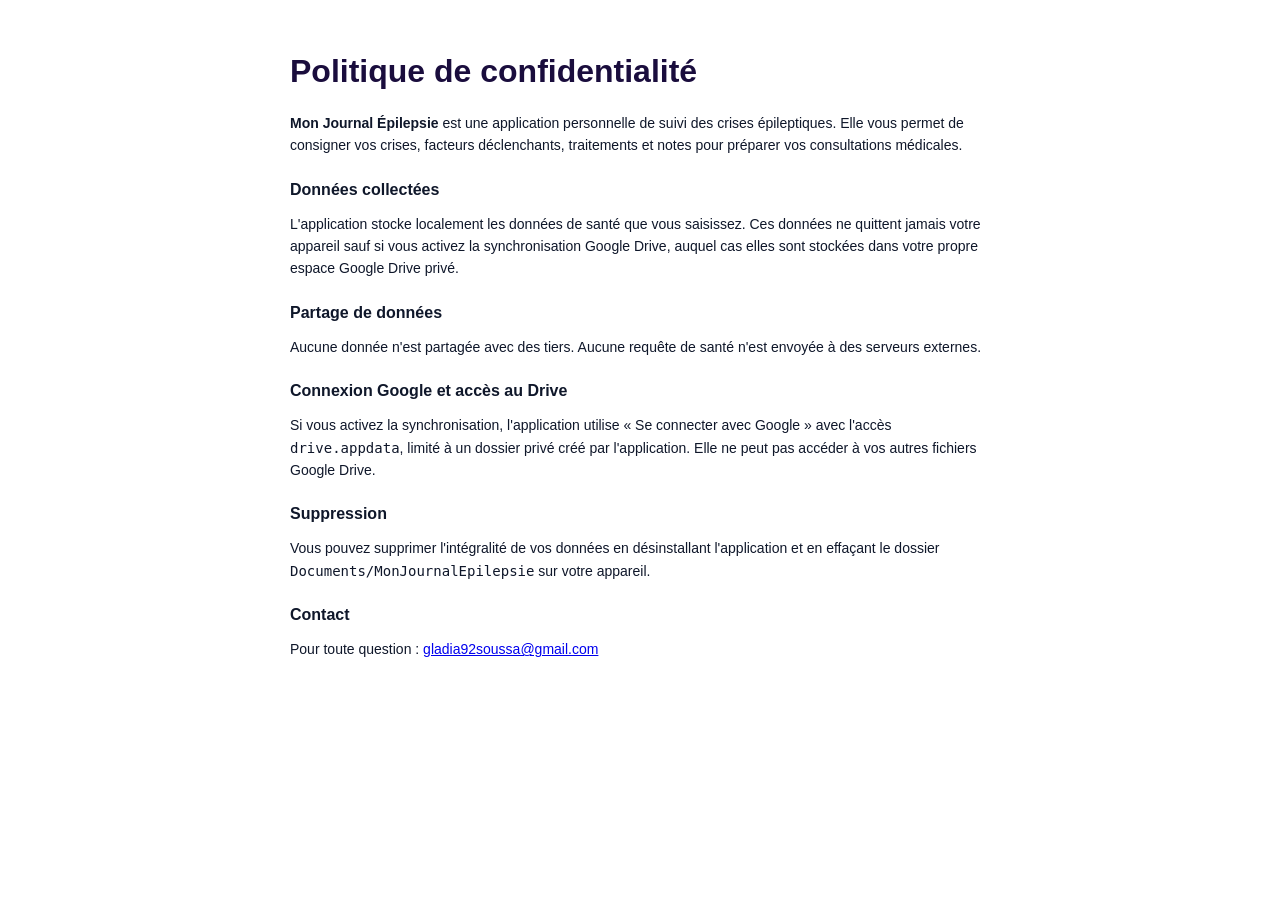
==== privacy.html @ e15eeaa9 "docs: add privacy.html to root" ====
<!doctype html>
<html lang="fr">
<head>
  <meta charset="utf-8">
  <meta name="viewport" content="width=device-width,initial-scale=1">
  <title>Politique de confidentialité — Mon Journal Épilepsie</title>
  <style>
    body { font-family: -apple-system, sans-serif; margin: 0 auto; padding: 2rem; background: #ffffff; color: #0f172a; max-width: 700px; }
    h1 { color: #1a0d3d; }
    h2 { font-size: 16px; margin-top: 24px; }
    p  { font-size: 14px; line-height: 1.6; }
  </style>
</head>
<body>
  <h1>Politique de confidentialité</h1>
  <p><strong>Mon Journal Épilepsie</strong> est une application personnelle de suivi des crises épileptiques. Elle vous permet de consigner vos crises, facteurs déclenchants, traitements et notes pour préparer vos consultations médicales.</p>

  <h2>Données collectées</h2>
  <p>L'application stocke localement les données de santé que vous saisissez. Ces données ne quittent jamais votre appareil sauf si vous activez la synchronisation Google Drive, auquel cas elles sont stockées dans votre propre espace Google Drive privé.</p>

  <h2>Partage de données</h2>
  <p>Aucune donnée n'est partagée avec des tiers. Aucune requête de santé n'est envoyée à des serveurs externes.</p>

  <h2>Connexion Google et accès au Drive</h2>
  <p>Si vous activez la synchronisation, l'application utilise « Se connecter avec Google » avec l'accès <code>drive.appdata</code>, limité à un dossier privé créé par l'application. Elle ne peut pas accéder à vos autres fichiers Google Drive.</p>

  <h2>Suppression</h2>
  <p>Vous pouvez supprimer l'intégralité de vos données en désinstallant l'application et en effaçant le dossier <code>Documents/MonJournalEpilepsie</code> sur votre appareil.</p>

  <h2>Contact</h2>
  <p>Pour toute question : <a href="mailto:gladia92soussa@gmail.com">gladia92soussa@gmail.com</a></p>
</body>
</html>
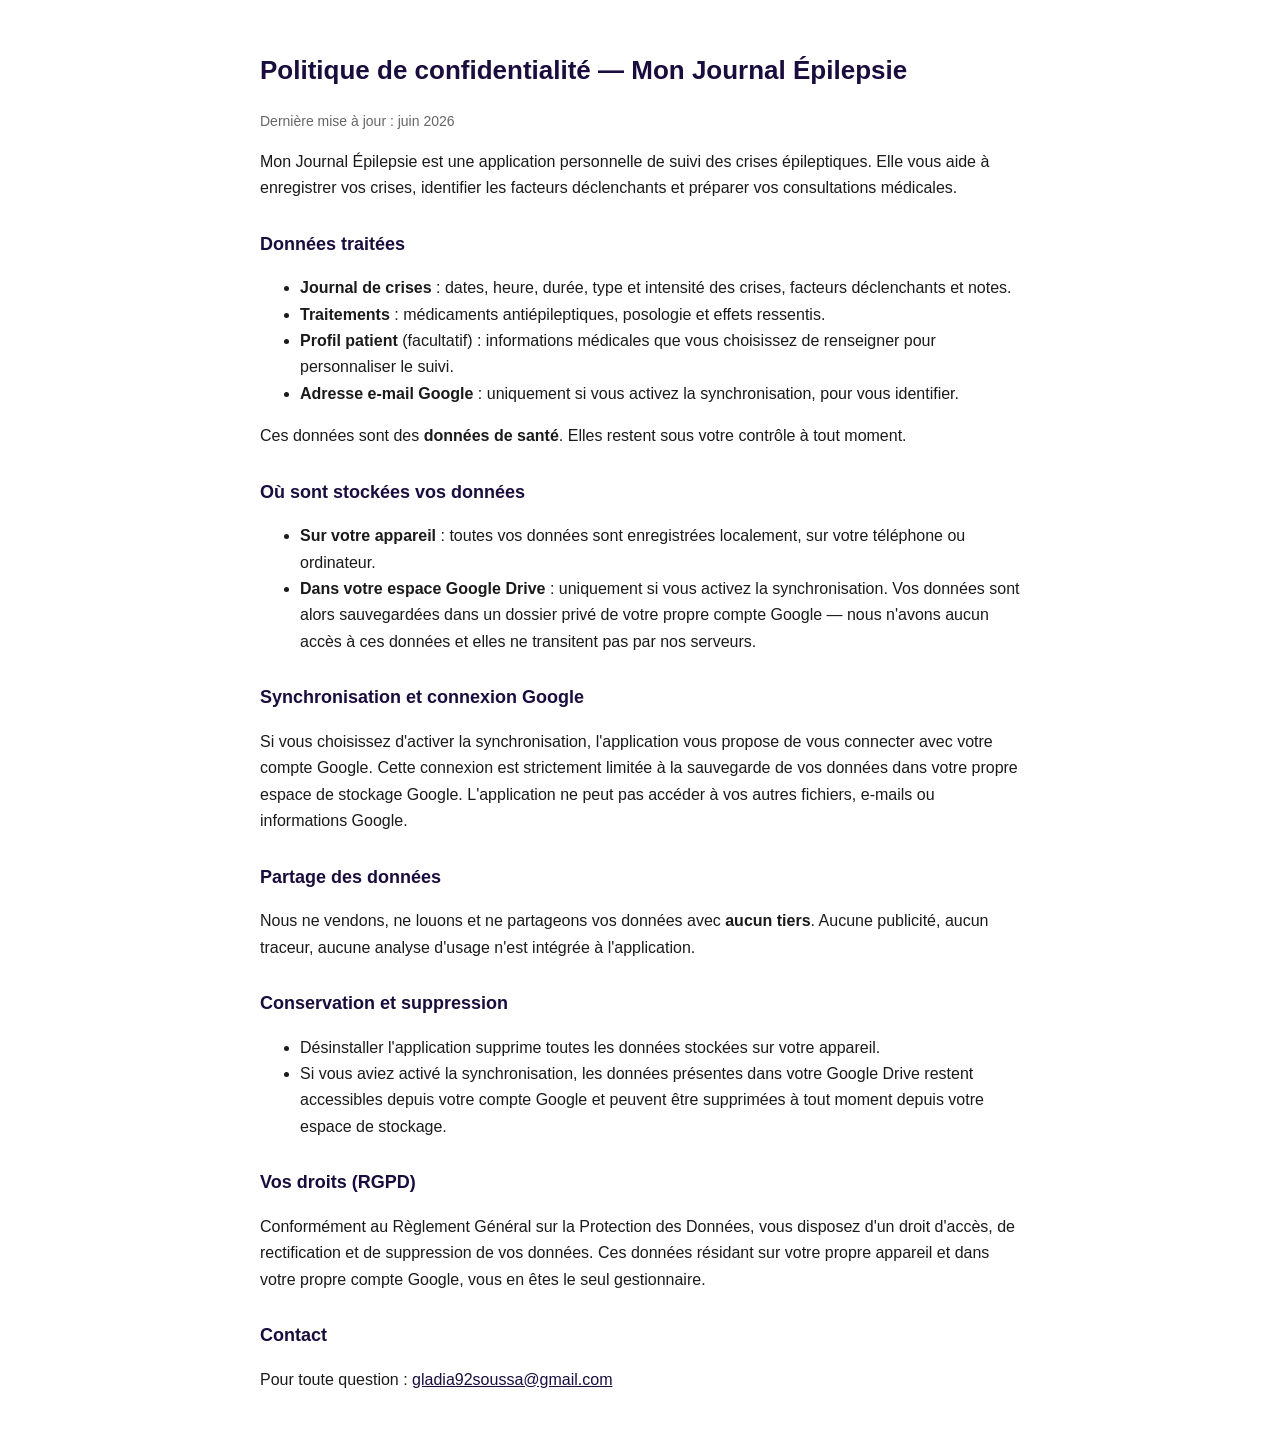
==== commit a732e230: "feat: rewrite privacy policy and add links.json Complete, user-friendly privacy page replacing the m" ====
--- a/privacy.html
+++ b/privacy.html
@@ -1,31 +1,51 @@
-<!doctype html>
+<!DOCTYPE html>
 <html lang="fr">
 <head>
   <meta charset="utf-8">
-  <meta name="viewport" content="width=device-width,initial-scale=1">
-  <title>Politique de confidentialité — Mon Journal Épilepsie</title>
+  <meta name="viewport" content="width=device-width, initial-scale=1">
+  <title>Mon Journal Épilepsie — Politique de confidentialité</title>
   <style>
-    body { font-family: -apple-system, sans-serif; margin: 0 auto; padding: 2rem; background: #ffffff; color: #0f172a; max-width: 700px; }
-    h1 { color: #1a0d3d; }
-    h2 { font-size: 16px; margin-top: 24px; }
-    p  { font-size: 14px; line-height: 1.6; }
+    body{font-family:-apple-system,BlinkMacSystemFont,"Segoe UI",Roboto,sans-serif;max-width:760px;margin:0 auto;padding:32px 20px;color:#1a1a1a;line-height:1.65}
+    h1{font-size:26px;color:#1a0d3d}h2{font-size:18px;margin-top:28px;color:#1a0d3d}
+    .muted{color:#666;font-size:14px}
+    a{color:#1a0d3d}
   </style>
 </head>
 <body>
-  <h1>Politique de confidentialité</h1>
-  <p><strong>Mon Journal Épilepsie</strong> est une application personnelle de suivi des crises épileptiques. Elle vous permet de consigner vos crises, facteurs déclenchants, traitements et notes pour préparer vos consultations médicales.</p>
+  <h1>Politique de confidentialité — Mon Journal Épilepsie</h1>
+  <p class="muted">Dernière mise à jour : juin 2026</p>
 
-  <h2>Données collectées</h2>
-  <p>L'application stocke localement les données de santé que vous saisissez. Ces données ne quittent jamais votre appareil sauf si vous activez la synchronisation Google Drive, auquel cas elles sont stockées dans votre propre espace Google Drive privé.</p>
+  <p>Mon Journal Épilepsie est une application personnelle de suivi des crises épileptiques. Elle vous aide à enregistrer vos crises, identifier les facteurs déclenchants et préparer vos consultations médicales.</p>
 
-  <h2>Partage de données</h2>
-  <p>Aucune donnée n'est partagée avec des tiers. Aucune requête de santé n'est envoyée à des serveurs externes.</p>
+  <h2>Données traitées</h2>
+  <ul>
+    <li><strong>Journal de crises</strong> : dates, heure, durée, type et intensité des crises, facteurs déclenchants et notes.</li>
+    <li><strong>Traitements</strong> : médicaments antiépileptiques, posologie et effets ressentis.</li>
+    <li><strong>Profil patient</strong> (facultatif) : informations médicales que vous choisissez de renseigner pour personnaliser le suivi.</li>
+    <li><strong>Adresse e-mail Google</strong> : uniquement si vous activez la synchronisation, pour vous identifier.</li>
+  </ul>
+  <p>Ces données sont des <strong>données de santé</strong>. Elles restent sous votre contrôle à tout moment.</p>
 
-  <h2>Connexion Google et accès au Drive</h2>
-  <p>Si vous activez la synchronisation, l'application utilise « Se connecter avec Google » avec l'accès <code>drive.appdata</code>, limité à un dossier privé créé par l'application. Elle ne peut pas accéder à vos autres fichiers Google Drive.</p>
+  <h2>Où sont stockées vos données</h2>
+  <ul>
+    <li><strong>Sur votre appareil</strong> : toutes vos données sont enregistrées localement, sur votre téléphone ou ordinateur.</li>
+    <li><strong>Dans votre espace Google Drive</strong> : uniquement si vous activez la synchronisation. Vos données sont alors sauvegardées dans un dossier privé de votre propre compte Google — nous n'avons aucun accès à ces données et elles ne transitent pas par nos serveurs.</li>
+  </ul>
 
-  <h2>Suppression</h2>
-  <p>Vous pouvez supprimer l'intégralité de vos données en désinstallant l'application et en effaçant le dossier <code>Documents/MonJournalEpilepsie</code> sur votre appareil.</p>
+  <h2>Synchronisation et connexion Google</h2>
+  <p>Si vous choisissez d'activer la synchronisation, l'application vous propose de vous connecter avec votre compte Google. Cette connexion est strictement limitée à la sauvegarde de vos données dans votre propre espace de stockage Google. L'application ne peut pas accéder à vos autres fichiers, e-mails ou informations Google.</p>
+
+  <h2>Partage des données</h2>
+  <p>Nous ne vendons, ne louons et ne partageons vos données avec <strong>aucun tiers</strong>. Aucune publicité, aucun traceur, aucune analyse d'usage n'est intégrée à l'application.</p>
+
+  <h2>Conservation et suppression</h2>
+  <ul>
+    <li>Désinstaller l'application supprime toutes les données stockées sur votre appareil.</li>
+    <li>Si vous aviez activé la synchronisation, les données présentes dans votre Google Drive restent accessibles depuis votre compte Google et peuvent être supprimées à tout moment depuis votre espace de stockage.</li>
+  </ul>
+
+  <h2>Vos droits (RGPD)</h2>
+  <p>Conformément au Règlement Général sur la Protection des Données, vous disposez d'un droit d'accès, de rectification et de suppression de vos données. Ces données résidant sur votre propre appareil et dans votre propre compte Google, vous en êtes le seul gestionnaire.</p>
 
   <h2>Contact</h2>
   <p>Pour toute question : <a href="mailto:gladia92soussa@gmail.com">gladia92soussa@gmail.com</a></p>
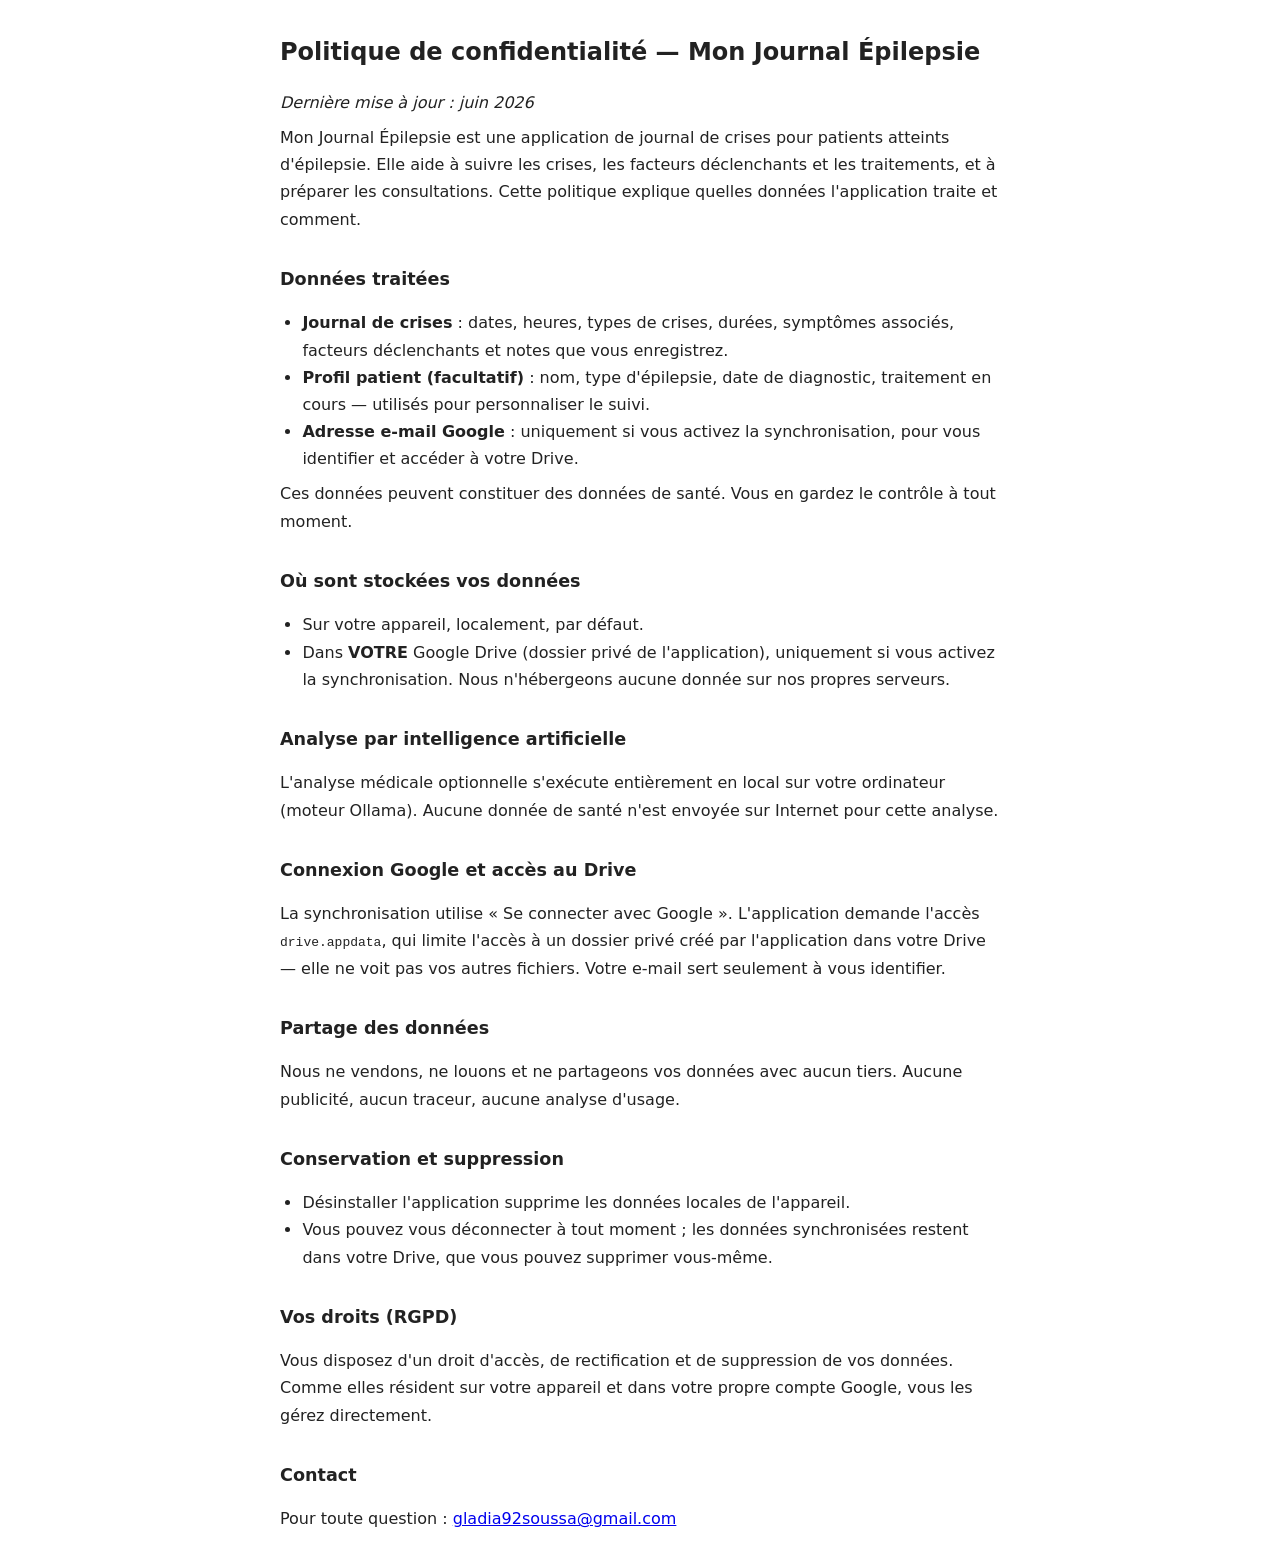
==== commit cb86eb95: "deploy: Gladia92/epilepsielog-src@fc7baaba148d3249cd0fd6e66d3d3f17329ef4fc" ====
--- a/privacy.html
+++ b/privacy.html
@@ -1,51 +1,54 @@
 <!DOCTYPE html>
 <html lang="fr">
 <head>
-  <meta charset="utf-8">
-  <meta name="viewport" content="width=device-width, initial-scale=1">
+  <meta charset="UTF-8" />
+  <meta name="viewport" content="width=device-width, initial-scale=1.0" />
   <title>Mon Journal Épilepsie — Politique de confidentialité</title>
   <style>
-    body{font-family:-apple-system,BlinkMacSystemFont,"Segoe UI",Roboto,sans-serif;max-width:760px;margin:0 auto;padding:32px 20px;color:#1a1a1a;line-height:1.65}
-    h1{font-size:26px;color:#1a0d3d}h2{font-size:18px;margin-top:28px;color:#1a0d3d}
-    .muted{color:#666;font-size:14px}
-    a{color:#1a0d3d}
+    body { font-family: system-ui, sans-serif; max-width: 720px; margin: 2rem auto; padding: 0 1.5rem; color: #222; line-height: 1.7; }
+    h1 { font-size: 1.5rem; }
+    h2 { font-size: 1.1rem; margin-top: 2rem; }
+    p, ul { margin: 0.5rem 0; }
+    ul { padding-left: 1.4rem; }
   </style>
 </head>
 <body>
   <h1>Politique de confidentialité — Mon Journal Épilepsie</h1>
-  <p class="muted">Dernière mise à jour : juin 2026</p>
+  <p><em>Dernière mise à jour : juin 2026</em></p>
 
-  <p>Mon Journal Épilepsie est une application personnelle de suivi des crises épileptiques. Elle vous aide à enregistrer vos crises, identifier les facteurs déclenchants et préparer vos consultations médicales.</p>
+  <p>Mon Journal Épilepsie est une application de journal de crises pour patients atteints d'épilepsie. Elle aide à suivre les crises, les facteurs déclenchants et les traitements, et à préparer les consultations. Cette politique explique quelles données l'application traite et comment.</p>
 
   <h2>Données traitées</h2>
   <ul>
-    <li><strong>Journal de crises</strong> : dates, heure, durée, type et intensité des crises, facteurs déclenchants et notes.</li>
-    <li><strong>Traitements</strong> : médicaments antiépileptiques, posologie et effets ressentis.</li>
-    <li><strong>Profil patient</strong> (facultatif) : informations médicales que vous choisissez de renseigner pour personnaliser le suivi.</li>
-    <li><strong>Adresse e-mail Google</strong> : uniquement si vous activez la synchronisation, pour vous identifier.</li>
+    <li><strong>Journal de crises</strong> : dates, heures, types de crises, durées, symptômes associés, facteurs déclenchants et notes que vous enregistrez.</li>
+    <li><strong>Profil patient (facultatif)</strong> : nom, type d'épilepsie, date de diagnostic, traitement en cours — utilisés pour personnaliser le suivi.</li>
+    <li><strong>Adresse e-mail Google</strong> : uniquement si vous activez la synchronisation, pour vous identifier et accéder à votre Drive.</li>
   </ul>
-  <p>Ces données sont des <strong>données de santé</strong>. Elles restent sous votre contrôle à tout moment.</p>
+  <p>Ces données peuvent constituer des données de santé. Vous en gardez le contrôle à tout moment.</p>
 
   <h2>Où sont stockées vos données</h2>
   <ul>
-    <li><strong>Sur votre appareil</strong> : toutes vos données sont enregistrées localement, sur votre téléphone ou ordinateur.</li>
-    <li><strong>Dans votre espace Google Drive</strong> : uniquement si vous activez la synchronisation. Vos données sont alors sauvegardées dans un dossier privé de votre propre compte Google — nous n'avons aucun accès à ces données et elles ne transitent pas par nos serveurs.</li>
+    <li>Sur votre appareil, localement, par défaut.</li>
+    <li>Dans <strong>VOTRE</strong> Google Drive (dossier privé de l'application), uniquement si vous activez la synchronisation. Nous n'hébergeons aucune donnée sur nos propres serveurs.</li>
   </ul>
 
-  <h2>Synchronisation et connexion Google</h2>
-  <p>Si vous choisissez d'activer la synchronisation, l'application vous propose de vous connecter avec votre compte Google. Cette connexion est strictement limitée à la sauvegarde de vos données dans votre propre espace de stockage Google. L'application ne peut pas accéder à vos autres fichiers, e-mails ou informations Google.</p>
+  <h2>Analyse par intelligence artificielle</h2>
+  <p>L'analyse médicale optionnelle s'exécute entièrement en local sur votre ordinateur (moteur Ollama). Aucune donnée de santé n'est envoyée sur Internet pour cette analyse.</p>
+
+  <h2>Connexion Google et accès au Drive</h2>
+  <p>La synchronisation utilise « Se connecter avec Google ». L'application demande l'accès <code>drive.appdata</code>, qui limite l'accès à un dossier privé créé par l'application dans votre Drive — elle ne voit pas vos autres fichiers. Votre e-mail sert seulement à vous identifier.</p>
 
   <h2>Partage des données</h2>
-  <p>Nous ne vendons, ne louons et ne partageons vos données avec <strong>aucun tiers</strong>. Aucune publicité, aucun traceur, aucune analyse d'usage n'est intégrée à l'application.</p>
+  <p>Nous ne vendons, ne louons et ne partageons vos données avec aucun tiers. Aucune publicité, aucun traceur, aucune analyse d'usage.</p>
 
   <h2>Conservation et suppression</h2>
   <ul>
-    <li>Désinstaller l'application supprime toutes les données stockées sur votre appareil.</li>
-    <li>Si vous aviez activé la synchronisation, les données présentes dans votre Google Drive restent accessibles depuis votre compte Google et peuvent être supprimées à tout moment depuis votre espace de stockage.</li>
+    <li>Désinstaller l'application supprime les données locales de l'appareil.</li>
+    <li>Vous pouvez vous déconnecter à tout moment ; les données synchronisées restent dans votre Drive, que vous pouvez supprimer vous-même.</li>
   </ul>
 
   <h2>Vos droits (RGPD)</h2>
-  <p>Conformément au Règlement Général sur la Protection des Données, vous disposez d'un droit d'accès, de rectification et de suppression de vos données. Ces données résidant sur votre propre appareil et dans votre propre compte Google, vous en êtes le seul gestionnaire.</p>
+  <p>Vous disposez d'un droit d'accès, de rectification et de suppression de vos données. Comme elles résident sur votre appareil et dans votre propre compte Google, vous les gérez directement.</p>
 
   <h2>Contact</h2>
   <p>Pour toute question : <a href="mailto:gladia92soussa@gmail.com">gladia92soussa@gmail.com</a></p>
